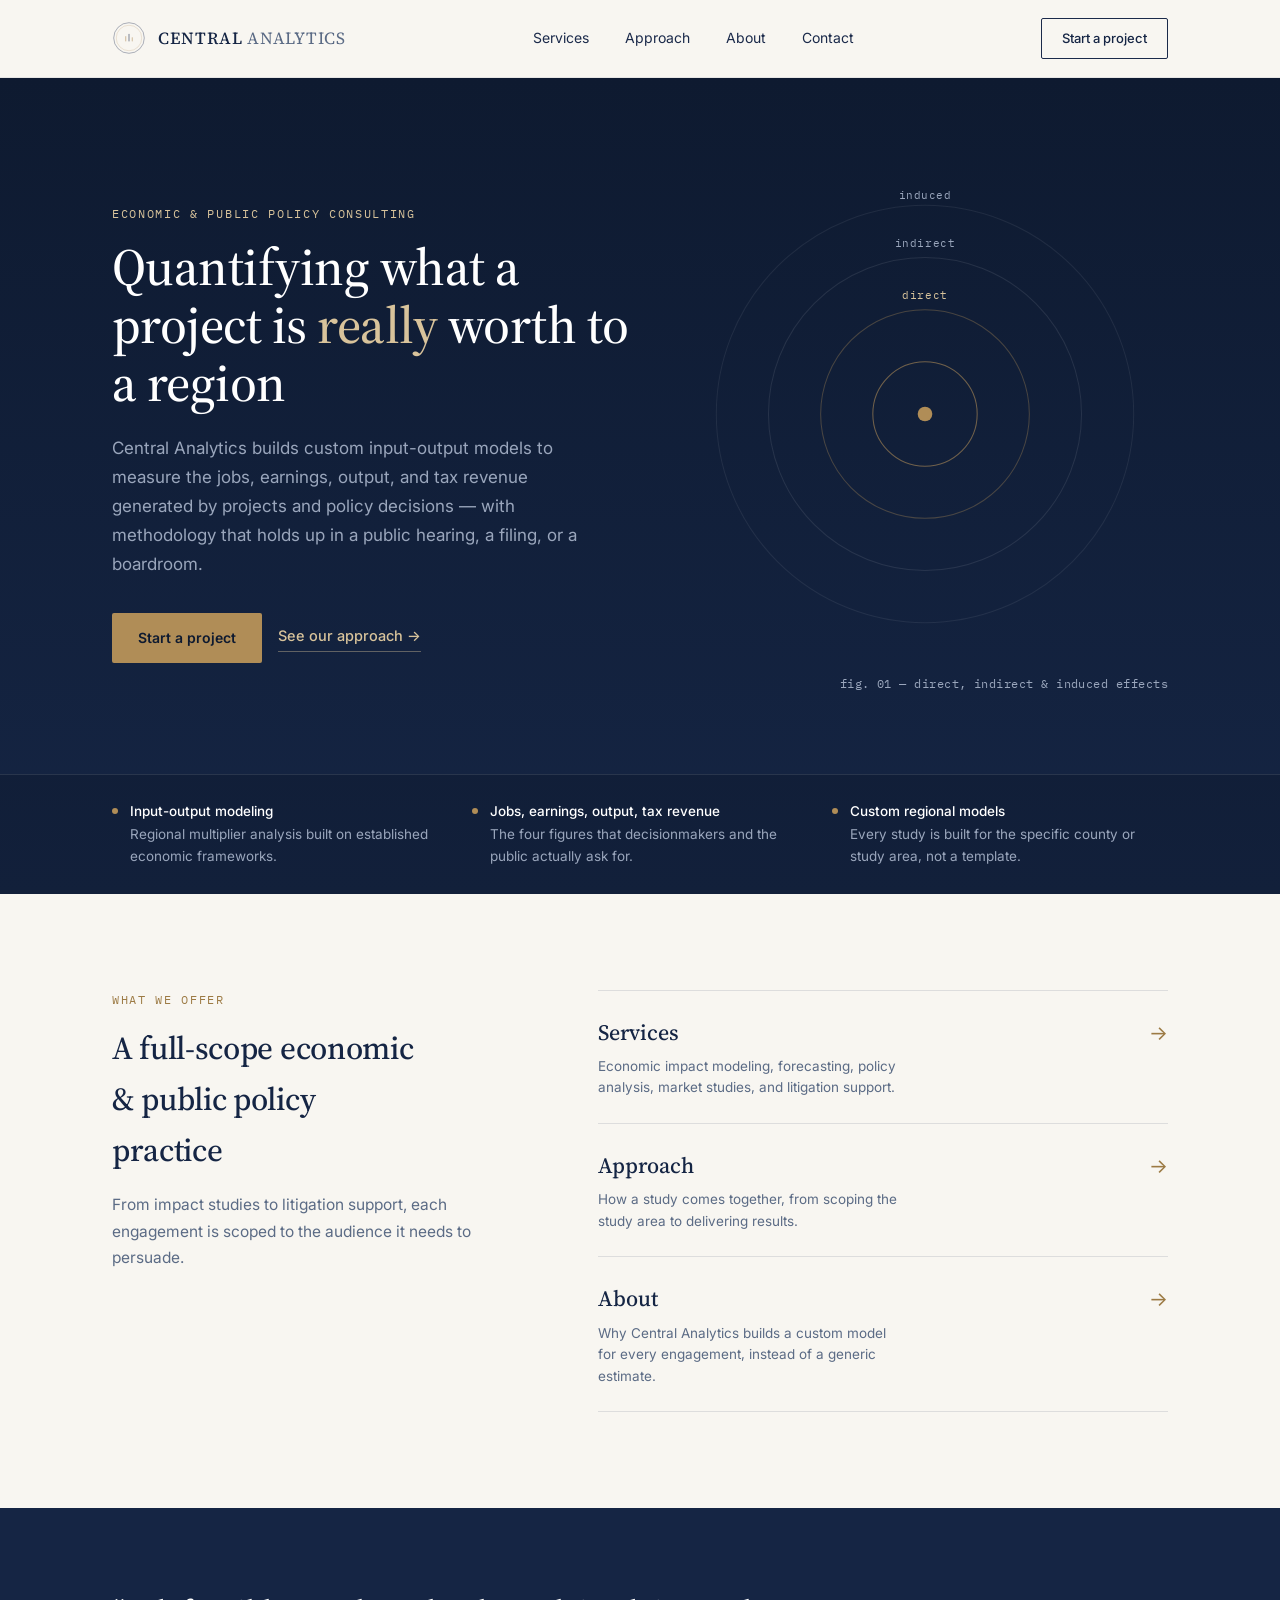
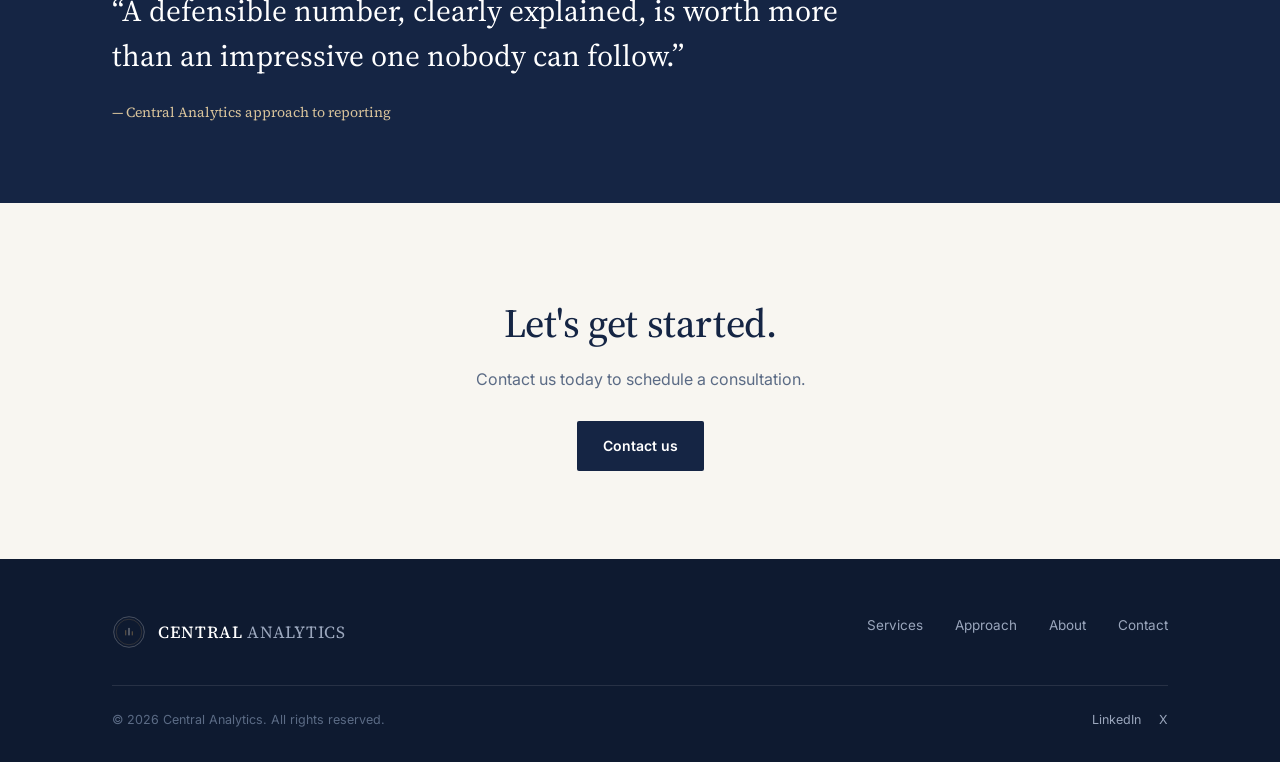
==== index.html @ a12ab5b9 "Add files via upload" ====
<!DOCTYPE html>
<html lang="en">
<head>
<meta charset="UTF-8">
<meta name="viewport" content="width=device-width, initial-scale=1.0">
<title>Central Analytics — Economic & Public Policy Consulting</title>
<meta name="description" content="Central Analytics provides economic impact studies, forecasting, and public policy consulting for developers, municipalities, and public agencies.">
<link rel="preconnect" href="https://fonts.googleapis.com">
<link rel="preconnect" href="https://fonts.gstatic.com" crossorigin>
<link href="https://fonts.googleapis.com/css2?family=Source+Serif+4:opsz,wght@8..60,400;8..60,500;8..60,600&family=Inter:wght@400;500;600&family=IBM+Plex+Mono:wght@400;500&display=swap" rel="stylesheet">
<link rel="stylesheet" href="styles.css">
</head>
<body>
<header>
  <nav>
    <a href="index.html" class="brand">
      <svg class="brand-mark" viewBox="0 0 240 240" xmlns="http://www.w3.org/2000/svg">
        <circle cx="120" cy="120" r="108" fill="none" stroke="#1B2A4A" stroke-width="2.5"/>
        <circle cx="120" cy="120" r="90" fill="none" stroke="#B08D57" stroke-width="1.5"/>
        <line x1="97" y1="141" x2="97" y2="110" stroke="#B08D57" stroke-width="4" stroke-linecap="round"/>
        <line x1="120" y1="141" x2="120" y2="94" stroke="#1B2A4A" stroke-width="4" stroke-linecap="round"/>
        <line x1="143" y1="141" x2="143" y2="118" stroke="#B08D57" stroke-width="4" stroke-linecap="round"/>
      </svg>
      <span class="brand-word">CENTRAL <span class="thin">ANALYTICS</span></span>
    </a>
    <div class="navlinks">
      <a href="services.html">Services</a>
      <a href="approach.html">Approach</a>
      <a href="about.html">About</a>
      <a href="contact.html">Contact</a>
    </div>
    <a href="contact.html" class="nav-cta">Start a project</a>
  </nav>
</header>
<main>

  <section class="hero" style="padding-top:96px;">
    <div class="hero-grid">
      <div>
        <span class="eyebrow on-dark">Economic &amp; public policy consulting</span>
        <h1>Quantifying what a project is <em>really</em> worth to a region</h1>
        <p class="lede">Central Analytics builds custom input-output models to measure the jobs, earnings, output, and tax revenue generated by projects and policy decisions &mdash; with methodology that holds up in a public hearing, a filing, or a boardroom.</p>
        <div class="hero-actions">
          <a href="contact.html" class="btn-primary">Start a project</a>
          <a href="approach.html" class="link-arrow-lg" style="align-self:center;">See our approach &rarr;</a>
        </div>
      </div>
      <div>
        <div class="hero-visual">
          <svg viewBox="0 0 460 460" width="100%" role="img" aria-label="Diagram of direct, indirect, and induced economic effects rippling outward from a project">
            <circle cx="230" cy="230" r="200" fill="none" stroke="rgba(255,255,255,0.07)" stroke-width="1"/>
            <circle cx="230" cy="230" r="150" fill="none" stroke="rgba(255,255,255,0.09)" stroke-width="1"/>
            <circle cx="230" cy="230" r="100" fill="none" stroke="rgba(176,141,87,0.35)" stroke-width="1"/>
            <circle cx="230" cy="230" r="50" fill="none" stroke="rgba(176,141,87,0.6)" stroke-width="1"/>
            <circle cx="230" cy="230" r="7" fill="#B08D57"/>
            <g font-family="IBM Plex Mono, monospace" font-size="11" fill="#9AA6BC" letter-spacing="0.5">
              <text x="230" y="120" text-anchor="middle" fill="#D8C39B">direct</text>
              <text x="230" y="70" text-anchor="middle">indirect</text>
              <text x="230" y="24" text-anchor="middle">induced</text>
            </g>
          </svg>
        </div>
        <p class="fig-caption">fig. 01 &mdash; direct, indirect &amp; induced effects</p>
      </div>
    </div>

    <div class="capstrip">
      <div class="capstrip-inner">
        <div class="cap-item"><span class="dot"></span><div><strong>Input-output modeling</strong>Regional multiplier analysis built on established economic frameworks.</div></div>
        <div class="cap-item"><span class="dot"></span><div><strong>Jobs, earnings, output, tax revenue</strong>The four figures that decisionmakers and the public actually ask for.</div></div>
        <div class="cap-item"><span class="dot"></span><div><strong>Custom regional models</strong>Every study is built for the specific county or study area, not a template.</div></div>
      </div>
    </div>
  </section>

  <section>
    <div class="wrap">
      <div class="start-block">
        <div class="reveal">
          <span class="eyebrow">What we offer</span>
          <h2>A full-scope economic &amp; public policy practice</h2>
          <p style="color:var(--slate-500); margin-top:16px; font-size:15.5px; line-height:1.7;">From impact studies to litigation support, each engagement is scoped to the audience it needs to persuade.</p>
        </div>
        <div class="start-list reveal">
          <a class="start-link" href="services.html">
            <div>
              <div class="sl-title">Services</div>
              <div class="sl-desc">Economic impact modeling, forecasting, policy analysis, market studies, and litigation support.</div>
            </div>
            <span class="sl-arrow">&rarr;</span>
          </a>
          <a class="start-link" href="approach.html">
            <div>
              <div class="sl-title">Approach</div>
              <div class="sl-desc">How a study comes together, from scoping the study area to delivering results.</div>
            </div>
            <span class="sl-arrow">&rarr;</span>
          </a>
          <a class="start-link" href="about.html">
            <div>
              <div class="sl-title">About</div>
              <div class="sl-desc">Why Central Analytics builds a custom model for every engagement, instead of a generic estimate.</div>
            </div>
            <span class="sl-arrow">&rarr;</span>
          </a>
        </div>
      </div>
    </div>
  </section>

  <section class="quote-strip" style="padding:80px 0;">
    <div class="wrap">
      <blockquote class="reveal">
        &ldquo;A defensible number, clearly explained, is worth more than an impressive one nobody can follow.&rdquo;
        <cite>&mdash; Central Analytics approach to reporting</cite>
      </blockquote>
    </div>
  </section>

  <section class="closing-cta">
    <div class="wrap" style="text-align:center;">
      <h2 class="reveal" style="font-size:clamp(28px,4vw,40px);">Let's get started.</h2>
      <p class="reveal" style="color:var(--slate-500); margin-top:12px; font-size:16px;">Contact us today to schedule a consultation.</p>
      <a href="contact.html" class="btn-primary reveal" style="margin-top:28px; display:inline-block; background:var(--navy-900); color:var(--white);">Contact us</a>
    </div>
  </section>

</main>
<footer>
  <div class="wrap">
    <div class="footer-top">
      <div class="footer-brand">
        <svg class="brand-mark" width="30" height="30" viewBox="0 0 240 240" xmlns="http://www.w3.org/2000/svg">
          <circle cx="120" cy="120" r="108" fill="none" stroke="#F8F6F1" stroke-width="2.5" opacity="0.7"/>
          <circle cx="120" cy="120" r="90" fill="none" stroke="#B08D57" stroke-width="1.5"/>
          <line x1="97" y1="141" x2="97" y2="110" stroke="#B08D57" stroke-width="4" stroke-linecap="round"/>
          <line x1="120" y1="141" x2="120" y2="94" stroke="#F8F6F1" stroke-width="4" stroke-linecap="round"/>
          <line x1="143" y1="141" x2="143" y2="118" stroke="#B08D57" stroke-width="4" stroke-linecap="round"/>
        </svg>
        <span class="brand-word">CENTRAL <span class="thin">ANALYTICS</span></span>
      </div>
      <div class="footer-links">
        <a href="services.html">Services</a>
        <a href="approach.html">Approach</a>
        <a href="about.html">About</a>
        <a href="contact.html">Contact</a>
      </div>
    </div>
    <div class="footer-bottom">
      <span>&copy; <span id="year"></span> Central Analytics. All rights reserved.</span>
      <div class="footer-social">
        <a href="#" aria-label="LinkedIn">LinkedIn</a>
        <a href="#" aria-label="X">X</a>
      </div>
    </div>
  </div>
</footer>
<script src="main.js"></script>
</body>
</html>
---- styles.css ----
:root{
  --navy-950:#0E1A30;
  --navy-900:#152544;
  --navy-800:#1B2A4A;
  --navy-600:#2E4269;
  --slate-500:#5B6B85;
  --slate-300:#9AA6BC;
  --gold-600:#9C7A44;
  --gold-500:#B08D57;
  --gold-300:#D8C39B;
  --cream-50:#F8F6F1;
  --cream-100:#F1EDE3;
  --white:#FFFFFF;
  --ink:#1C2333;
}
*{box-sizing:border-box; margin:0; padding:0;}
html{scroll-behavior:smooth;}
body{
  font-family:'Inter', -apple-system, sans-serif;
  color:var(--ink);
  background:var(--cream-50);
  line-height:1.6;
  -webkit-font-smoothing:antialiased;
}
h1,h2,h3{
  font-family:'Source Serif 4', Georgia, serif;
  font-weight:500;
  color:var(--navy-900);
  letter-spacing:-0.01em;
}
.mono{font-family:'IBM Plex Mono', monospace;}
a{color:inherit; text-decoration:none;}
img{max-width:100%; display:block;}
.wrap{max-width:1120px; margin:0 auto; padding:0 32px;}
.eyebrow{
  font-family:'IBM Plex Mono', monospace;
  font-size:12px;
  letter-spacing:0.14em;
  text-transform:uppercase;
  color:var(--gold-600);
  margin-bottom:14px;
  display:block;
}
.eyebrow.on-dark{color:var(--gold-300);}

/* ---------- Nav ---------- */
header{
  position:sticky; top:0; z-index:50;
  background:rgba(248,246,241,0.92);
  backdrop-filter:blur(8px);
  border-bottom:1px solid rgba(27,42,74,0.08);
}
nav{
  display:flex; align-items:center; justify-content:space-between;
  padding:18px 32px; max-width:1120px; margin:0 auto;
}
.brand{display:flex; align-items:center; gap:12px;}
.brand-mark{width:34px; height:34px; flex-shrink:0;}
.brand-word{
  font-family:'Source Serif 4', serif; font-size:17px; font-weight:500;
  letter-spacing:0.04em; color:var(--navy-900);
}
.brand-word .thin{color:var(--slate-500); font-weight:400;}
.navlinks{display:flex; gap:36px; font-size:14px; color:var(--navy-800);}
.navlinks a{position:relative; padding:4px 0;}
.navlinks a:hover{color:var(--gold-600);}
.navlinks a.active{color:var(--gold-600);}
.navlinks a.active::after{
  content:''; position:absolute; left:0; right:0; bottom:-6px; height:2px; background:var(--gold-500);
}
.nav-cta{
  display:inline-block; font-size:13px; font-weight:500;
  border:1px solid var(--navy-800); color:var(--navy-900);
  padding:9px 20px; border-radius:2px; transition:all .2s ease;
}
.nav-cta:hover{background:var(--navy-900); color:var(--white);}

/* ---------- Hero (home) ---------- */
.hero{
  background:linear-gradient(180deg, var(--navy-950) 0%, var(--navy-900) 100%);
  color:var(--white);
  position:relative;
  overflow:hidden;
  padding:96px 0 0;
}
.hero-grid{
  display:grid; grid-template-columns:1.05fr 0.95fr; gap:40px; align-items:center;
  max-width:1120px; margin:0 auto; padding:0 32px 80px;
}
.hero h1{
  font-size:clamp(34px, 4.6vw, 52px);
  line-height:1.12;
  color:var(--white);
  max-width:620px;
}
.hero h1 em{font-style:normal; color:var(--gold-300);}
.hero p.lede{
  margin-top:22px; font-size:17px; color:var(--slate-300);
  max-width:480px; line-height:1.7;
}
.hero-actions{display:flex; gap:16px; margin-top:34px; flex-wrap:wrap;}
.btn-primary{
  background:var(--gold-500); color:var(--navy-950); font-weight:600;
  font-size:14px; padding:14px 26px; border-radius:2px;
  display:inline-block; transition:transform .15s ease, background .2s ease;
}
.btn-primary:hover{background:var(--gold-300); transform:translateY(-1px);}
.btn-ghost{
  border:1px solid rgba(255,255,255,0.28); color:var(--white);
  font-size:14px; padding:14px 26px; border-radius:2px; display:inline-block;
  transition:border-color .2s ease;
}
.btn-ghost:hover{border-color:var(--gold-300); color:var(--gold-300);}

.hero-visual{position:relative; width:100%; aspect-ratio:1/1; max-width:480px; justify-self:end; margin-right:-28px;}
@media (max-width:1120px){.hero-visual{margin-right:0;}}

/* ---------- Ambient watermark ring (echoes the mark, used sparingly) ---------- */
.watermark-ring{
  position:absolute; border-radius:50%; border:1px solid rgba(27,42,74,0.06);
  pointer-events:none; z-index:0;
}

.capstrip{
  border-top:1px solid rgba(255,255,255,0.1);
  background:rgba(0,0,0,0.14);
}
.capstrip-inner{
  max-width:1120px; margin:0 auto; padding:26px 32px;
  display:grid; grid-template-columns:repeat(3,1fr); gap:24px;
}
.cap-item{color:var(--slate-300); font-size:13.5px; display:flex; gap:12px; align-items:flex-start;}
.cap-item .dot{width:6px; height:6px; border-radius:50%; background:var(--gold-500); margin-top:7px; flex-shrink:0;}
.cap-item strong{color:var(--white); font-weight:500; display:block; margin-bottom:2px;}

/* ---------- Inner page hero (non-home pages) ---------- */
.page-hero{
  background:linear-gradient(180deg, var(--navy-950) 0%, var(--navy-900) 100%);
  color:var(--white);
  padding:72px 0 56px;
}
.page-hero h1{
  font-size:clamp(30px,4vw,44px); color:var(--white); max-width:640px;
}
.page-hero p.lede{margin-top:16px; color:var(--slate-300); font-size:16px; max-width:560px; line-height:1.7;}

/* ---------- Section shells ---------- */
section{padding:96px 0; scroll-margin-top:84px;}
.section-head{max-width:640px; margin-bottom:56px;}
.section-head h2{font-size:clamp(26px,3vw,34px); line-height:1.2;}
.section-head p{color:var(--slate-500); margin-top:16px; font-size:16px; max-width:560px;}
.rule{width:56px; height:1px; background:var(--gold-500); margin:18px 0;}

/* ---------- Services (editorial list, not cards) ---------- */
.services-columns{display:grid; grid-template-columns:1fr 1fr; gap:0 72px;}
.service-group + .service-group{margin-top:0;}
.service-group-label{
  font-family:'IBM Plex Mono',monospace; font-size:12px; letter-spacing:0.1em; text-transform:uppercase;
  color:var(--gold-600); padding-bottom:16px; border-bottom:1px solid rgba(27,42,74,0.14); margin-bottom:4px;
}
.service-row{
  padding:26px 0; border-bottom:1px solid rgba(27,42,74,0.1);
  display:flex; flex-direction:column; gap:8px;
}
.service-row h3{font-size:18px; font-weight:500; color:var(--navy-900);}
.service-row p{font-size:14.5px; color:var(--slate-500); line-height:1.6; max-width:34ch;}
@media (max-width:860px){.services-columns{grid-template-columns:1fr; gap:0;} .service-group{margin-bottom:8px;}}

/* ---------- Home: "where to start" editorial list ---------- */
.start-block{display:grid; grid-template-columns:0.85fr 1.15fr; gap:64px; align-items:start;}
.start-block h2{font-size:clamp(24px,3vw,32px); max-width:20ch;}
.start-list{display:flex; flex-direction:column;}
.start-link{
  display:flex; align-items:baseline; justify-content:space-between; gap:24px;
  padding:24px 0; border-bottom:1px solid rgba(27,42,74,0.12); transition:padding-left .2s ease;
}
.start-link:first-child{border-top:1px solid rgba(27,42,74,0.12);}
.start-link:hover{padding-left:10px;}
.start-link .sl-title{font-family:'Source Serif 4',serif; font-size:22px; font-weight:500; color:var(--navy-900);}
.start-link .sl-desc{font-size:13.5px; color:var(--slate-500); max-width:34ch; margin-top:6px;}
.start-link .sl-arrow{font-size:20px; color:var(--gold-600); flex-shrink:0; transition:transform .2s ease;}
.start-link:hover .sl-arrow{transform:translateX(4px);}
@media (max-width:860px){.start-block{grid-template-columns:1fr; gap:28px;}}

/* ---------- Text link (used instead of ghost button in places) ---------- */
.link-arrow-lg{
  font-size:14.5px; font-weight:500; color:var(--gold-300); border-bottom:1px solid rgba(216,195,155,0.4);
  padding-bottom:3px; display:inline-block; transition:border-color .2s ease, color .2s ease;
}
.link-arrow-lg:hover{border-color:var(--gold-300);}
.link-arrow-lg.on-light{color:var(--navy-900); border-bottom-color:rgba(27,42,74,0.3);}

/* ---------- Figure caption (editorial annotation) ---------- */
.fig-caption{
  font-family:'IBM Plex Mono',monospace; font-size:11.5px; color:var(--slate-300); letter-spacing:0.04em;
  margin-top:14px; text-align:right;
}
.fig-caption.on-light{color:var(--slate-500);}

/* ---------- Approach: connected timeline ---------- */
.approach{background:var(--navy-950); color:var(--white);}
.approach .section-head h2{color:var(--white);}
.approach .section-head p{color:var(--slate-300);}
.timeline{position:relative; display:grid; grid-template-columns:repeat(4,1fr); gap:32px; padding-top:8px;}
.timeline::before{
  content:''; position:absolute; top:6px; left:0; right:0; height:1px; background:rgba(255,255,255,0.16);
}
.tl-step{position:relative; padding-top:34px;}
.tl-dot{
  position:absolute; top:0; left:0; width:11px; height:11px; border-radius:50%;
  background:var(--navy-950); border:1.5px solid var(--gold-400,var(--gold-300)); transform:translateY(0.5px);
}
.tl-step:nth-child(odd) .tl-dot{border-color:var(--gold-300);}
.tl-step:nth-child(even) .tl-dot{border-color:rgba(255,255,255,0.5);}
.tl-label{
  font-family:'IBM Plex Mono',monospace; font-size:11px; color:var(--gold-300); letter-spacing:0.08em;
  text-transform:uppercase; display:block; margin-bottom:10px;
}
.tl-step h3{color:var(--white); font-size:17px; margin-bottom:10px; font-weight:500;}
.tl-step p{color:var(--slate-300); font-size:14px; line-height:1.65; max-width:30ch;}
@media (max-width:860px){
  .timeline{grid-template-columns:1fr 1fr; row-gap:40px;}
  .timeline::before{display:none;}
  .tl-step{padding-top:0;}
  .tl-dot{position:static; margin-bottom:14px;}
}
@media (max-width:520px){.timeline{grid-template-columns:1fr;}}

/* ---------- Diagram section ---------- */
.diagram-section{background:var(--cream-100);}
.diagram-wrap{
  display:grid; grid-template-columns:0.9fr 1.1fr; gap:56px; align-items:center;
}
.diagram-copy p{color:var(--slate-500); font-size:15.5px; line-height:1.75; margin-bottom:16px;}
.diagram-copy .rule{margin-bottom:24px;}

/* ---------- Sectors / Industries ---------- */
.industries{display:flex; flex-wrap:wrap; gap:12px;}
.industry-tag{
  border:1px solid rgba(27,42,74,0.18); color:var(--navy-800);
  font-size:13.5px; padding:11px 20px; border-radius:2px; background:var(--white);
}
.industry-tag.filled{background:var(--navy-900); color:var(--white); border-color:var(--navy-900);}
.sector-split{display:grid; grid-template-columns:1fr 1fr; gap:0; position:relative;}
.sector-split::before{content:''; position:absolute; top:4px; bottom:4px; left:50%; width:1px; background:rgba(27,42,74,0.14);}
.sector-split > div:first-child{padding-right:44px;}
.sector-split > div:last-child{padding-left:44px;}
@media (max-width:860px){
  .sector-split{grid-template-columns:1fr; gap:40px;}
  .sector-split::before{display:none;}
  .sector-split > div:first-child, .sector-split > div:last-child{padding:0;}
}

/* ---------- About ---------- */
.about{
  display:grid; grid-template-columns:0.8fr 1.2fr; gap:64px; align-items:start;
}
.about-portrait{
  aspect-ratio:4/5; background:var(--navy-800); border-radius:2px;
  display:flex; align-items:center; justify-content:center; color:var(--slate-300);
  font-family:'IBM Plex Mono',monospace; font-size:12px; text-align:center; padding:24px;
}
.about-copy p{color:var(--slate-500); font-size:16px; line-height:1.8; margin-bottom:18px;}
.about-copy strong{color:var(--navy-900); font-weight:500;}
.about-copy p.lead-para::first-letter{
  font-family:'Source Serif 4',serif; font-size:52px; font-weight:500; color:var(--gold-600);
  float:left; line-height:0.85; margin:6px 8px 0 0;
}

/* ---------- Testimonial / quote strip ---------- */
.quote-strip{background:var(--navy-900); color:var(--white); padding:80px 0;}
.quote-strip blockquote{
  font-family:'Source Serif 4', serif; font-size:clamp(22px,3vw,30px);
  line-height:1.5; max-width:760px; color:var(--white); font-weight:400;
}
.quote-strip cite{
  display:block; margin-top:24px; font-style:normal; font-size:14px; color:var(--gold-300);
}

/* ---------- Closing CTA ---------- */
.closing-cta{padding:88px 0; background:var(--cream-50);}

/* ---------- Contact ---------- */
.contact-wrap{
  display:grid; grid-template-columns:0.85fr 1.15fr; gap:64px;
}
.contact-info h2{font-size:clamp(26px,3vw,34px);}
.contact-info p{color:var(--slate-500); margin-top:16px; font-size:16px; line-height:1.7;}
.contact-detail{margin-top:32px; font-size:14.5px;}
.contact-detail div{margin-bottom:14px; color:var(--navy-800);}
.contact-detail span{color:var(--slate-500); display:block; font-size:12px; text-transform:uppercase; letter-spacing:0.08em; margin-bottom:3px; font-family:'IBM Plex Mono',monospace;}

form{display:flex; flex-direction:column; gap:18px;}
.form-row{display:grid; grid-template-columns:1fr 1fr; gap:18px;}
label{font-size:12.5px; text-transform:uppercase; letter-spacing:0.07em; color:var(--slate-500); font-family:'IBM Plex Mono',monospace; margin-bottom:8px; display:block;}
input, textarea{
  width:100%; border:1px solid rgba(27,42,74,0.2); background:var(--white);
  padding:13px 14px; font-family:'Inter',sans-serif; font-size:14.5px; border-radius:2px;
  color:var(--ink); transition:border-color .15s ease;
}
input:focus, textarea:focus{outline:none; border-color:var(--gold-500);}
textarea{resize:vertical; min-height:110px;}
.submit-btn{
  background:var(--navy-900); color:var(--white); font-weight:500; font-size:14px;
  padding:15px 28px; border:none; border-radius:2px; cursor:pointer; width:fit-content;
  transition:background .2s ease;
}
.submit-btn:hover{background:var(--gold-600);}

/* ---------- Footer ---------- */
footer{background:var(--navy-950); color:var(--slate-300); padding:56px 0 32px;}
.footer-top{
  display:flex; justify-content:space-between; align-items:flex-start; flex-wrap:wrap; gap:32px;
  padding-bottom:36px; border-bottom:1px solid rgba(255,255,255,0.1);
}
.footer-brand{display:flex; align-items:center; gap:12px;}
.footer-brand .brand-word{color:var(--white);}
.footer-brand .brand-word .thin{color:var(--slate-300);}
.footer-links{display:flex; gap:32px; font-size:13.5px;}
.footer-links a:hover{color:var(--gold-300);}
.footer-bottom{
  display:flex; justify-content:space-between; align-items:center; padding-top:24px; font-size:12.5px; color:var(--slate-500);
  flex-wrap:wrap; gap:12px;
}
.footer-social{display:flex; gap:18px;}
.footer-social a{color:var(--slate-300); font-size:12.5px;}
.footer-social a:hover{color:var(--gold-300);}

/* ---------- Motion ---------- */
.reveal{opacity:0; transform:translateY(16px); transition:opacity .7s ease, transform .7s ease;}
.reveal.in{opacity:1; transform:translateY(0);}
@media (prefers-reduced-motion: reduce){
  .reveal{opacity:1; transform:none; transition:none;}
  html{scroll-behavior:auto;}
}

/* ---------- Responsive ---------- */
@media (max-width:860px){
  .navlinks, .nav-cta{display:none;}
  .hero-grid{grid-template-columns:1fr; padding-bottom:56px;}
  .hero-visual{justify-self:center; margin-top:24px;}
  .capstrip-inner{grid-template-columns:1fr; gap:16px;}
  .services-grid{grid-template-columns:1fr 1fr;}
  .explore-grid{grid-template-columns:1fr;}
  .steps{grid-template-columns:1fr 1fr;}
  .step{border-bottom:1px solid rgba(255,255,255,0.12); padding-bottom:8px;}
  .diagram-wrap, .about, .contact-wrap{grid-template-columns:1fr;}
  .about-portrait{max-width:260px;}
  .form-row{grid-template-columns:1fr;}
  section{padding:64px 0;}
}
@media (max-width:520px){
  .services-grid{grid-template-columns:1fr;}
  .steps{grid-template-columns:1fr;}
  .step{border-right:none;}
}
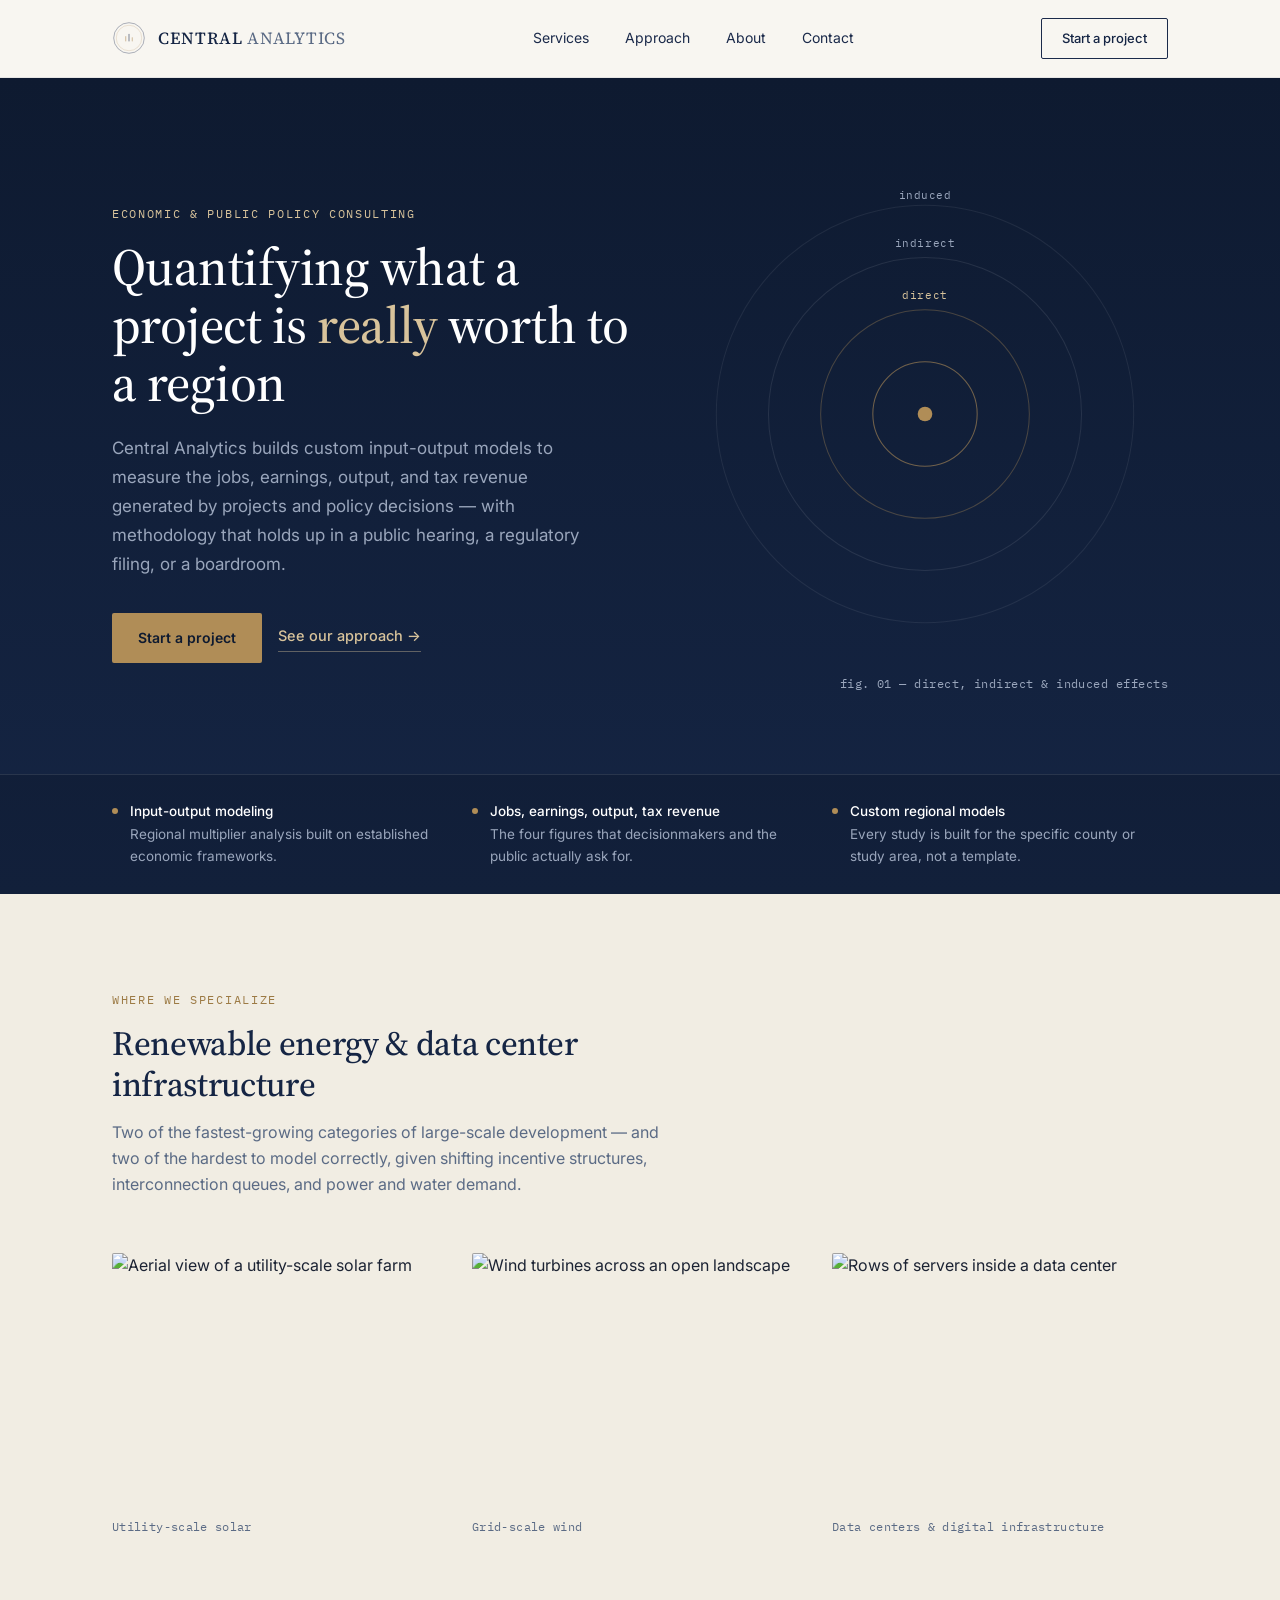
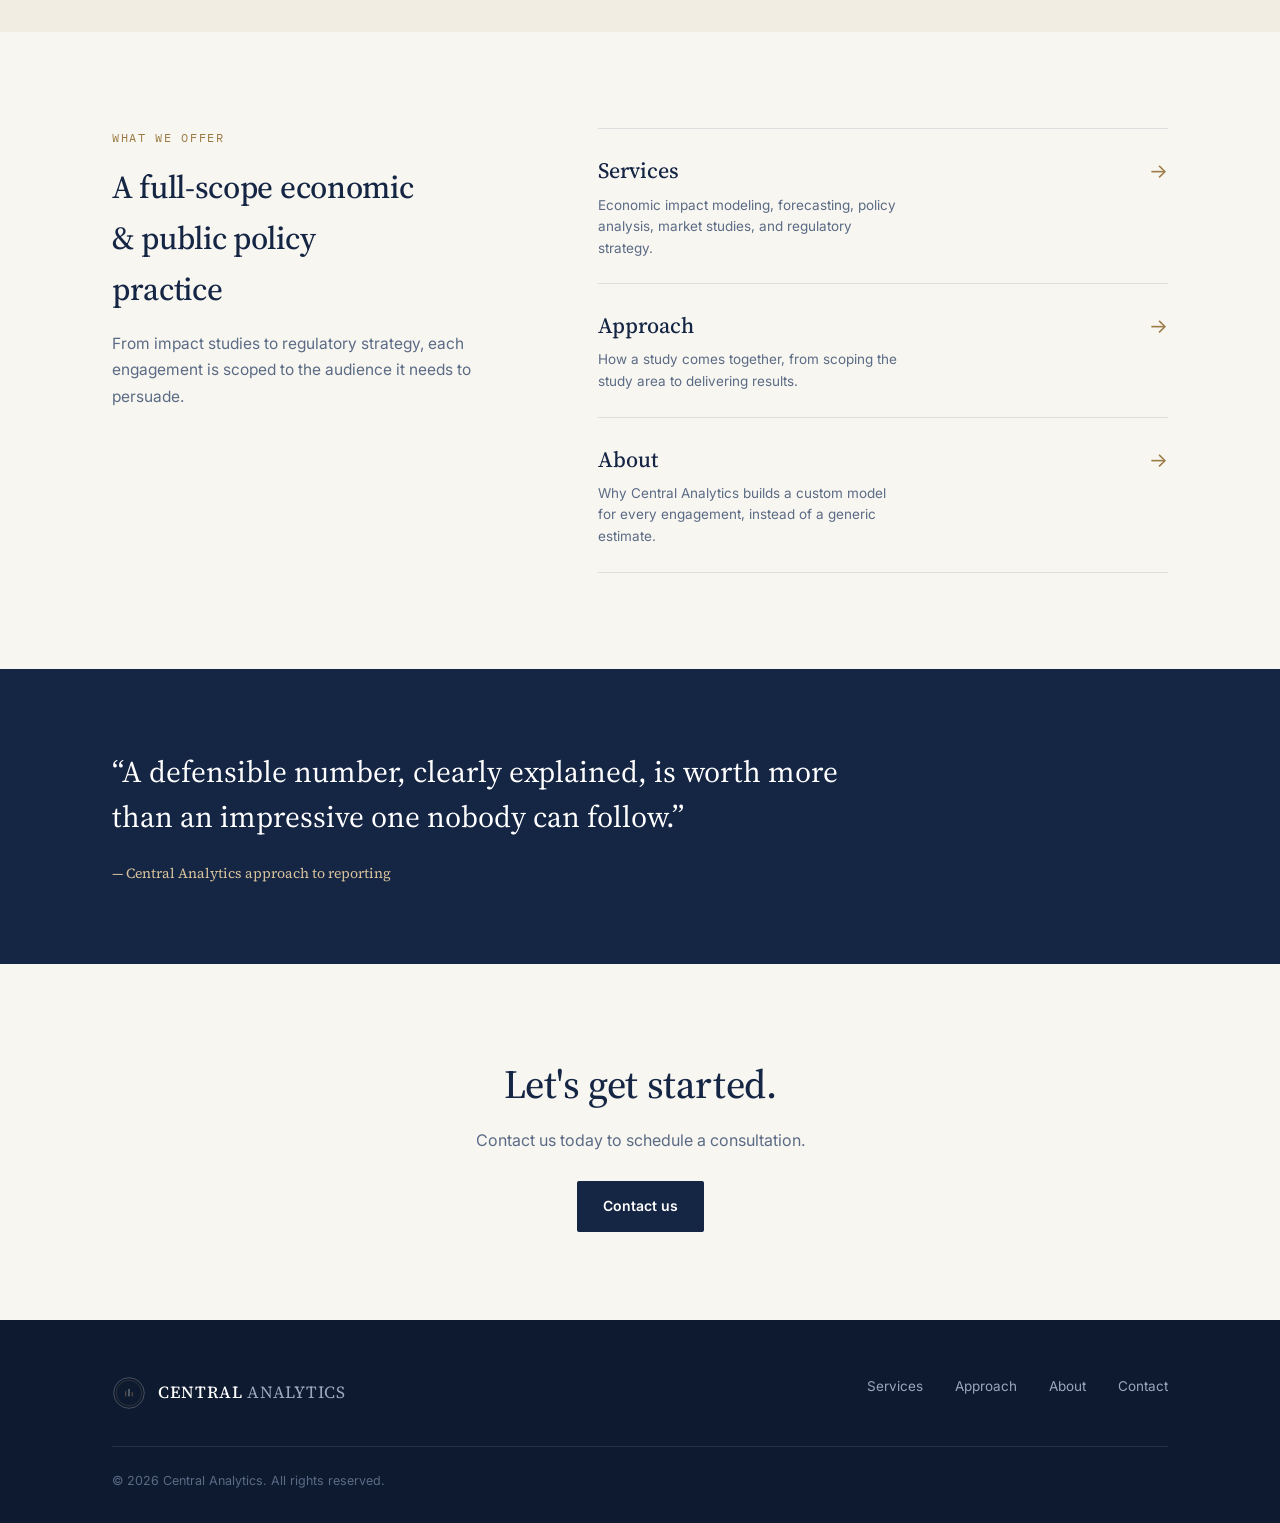
==== commit 2b7d2fe0: "Add files via upload" ====
--- a/index.html
+++ b/index.html
@@ -39,7 +39,7 @@
       <div>
         <span class="eyebrow on-dark">Economic &amp; public policy consulting</span>
         <h1>Quantifying what a project is <em>really</em> worth to a region</h1>
-        <p class="lede">Central Analytics builds custom input-output models to measure the jobs, earnings, output, and tax revenue generated by projects and policy decisions &mdash; with methodology that holds up in a public hearing, a filing, or a boardroom.</p>
+        <p class="lede">Central Analytics builds custom input-output models to measure the jobs, earnings, output, and tax revenue generated by projects and policy decisions &mdash; with methodology that holds up in a public hearing, a regulatory filing, or a boardroom.</p>
         <div class="hero-actions">
           <a href="contact.html" class="btn-primary">Start a project</a>
           <a href="approach.html" class="link-arrow-lg" style="align-self:center;">See our approach &rarr;</a>
@@ -73,19 +73,43 @@
     </div>
   </section>
 
+  <section style="background:var(--cream-100);">
+    <div class="wrap">
+      <div class="section-head reveal">
+        <span class="eyebrow">Where we specialize</span>
+        <h2>Renewable energy &amp; data center infrastructure</h2>
+        <p>Two of the fastest-growing categories of large-scale development &mdash; and two of the hardest to model correctly, given shifting incentive structures, interconnection queues, and power and water demand.</p>
+      </div>
+      <div class="focus-grid reveal">
+        <div class="focus-item">
+          <img src="https://images.unsplash.com/photo-1641959166358-6d08825fb88f?fm=jpg&amp;q=70&amp;w=900&amp;auto=format&amp;fit=crop" alt="Aerial view of a utility-scale solar farm" loading="lazy">
+          <p class="focus-caption">Utility-scale solar</p>
+        </div>
+        <div class="focus-item">
+          <img src="https://images.unsplash.com/photo-1713757986266-4da854d35f60?fm=jpg&amp;q=70&amp;w=900&amp;auto=format&amp;fit=crop" alt="Wind turbines across an open landscape" loading="lazy">
+          <p class="focus-caption">Grid-scale wind</p>
+        </div>
+        <div class="focus-item">
+          <img src="https://images.unsplash.com/photo-1695668548342-c0c1ad479aee?fm=jpg&amp;q=70&amp;w=900&amp;auto=format&amp;fit=crop" alt="Rows of servers inside a data center" loading="lazy">
+          <p class="focus-caption">Data centers &amp; digital infrastructure</p>
+        </div>
+      </div>
+    </div>
+  </section>
+
   <section>
     <div class="wrap">
       <div class="start-block">
         <div class="reveal">
           <span class="eyebrow">What we offer</span>
           <h2>A full-scope economic &amp; public policy practice</h2>
-          <p style="color:var(--slate-500); margin-top:16px; font-size:15.5px; line-height:1.7;">From impact studies to litigation support, each engagement is scoped to the audience it needs to persuade.</p>
+          <p style="color:var(--slate-500); margin-top:16px; font-size:15.5px; line-height:1.7;">From impact studies to regulatory strategy, each engagement is scoped to the audience it needs to persuade.</p>
         </div>
         <div class="start-list reveal">
           <a class="start-link" href="services.html">
             <div>
               <div class="sl-title">Services</div>
-              <div class="sl-desc">Economic impact modeling, forecasting, policy analysis, market studies, and litigation support.</div>
+              <div class="sl-desc">Economic impact modeling, forecasting, policy analysis, market studies, and regulatory strategy.</div>
             </div>
             <span class="sl-arrow">&rarr;</span>
           </a>
@@ -148,10 +172,6 @@
     </div>
     <div class="footer-bottom">
       <span>&copy; <span id="year"></span> Central Analytics. All rights reserved.</span>
-      <div class="footer-social">
-        <a href="#" aria-label="LinkedIn">LinkedIn</a>
-        <a href="#" aria-label="X">X</a>
-      </div>
     </div>
   </div>
 </footer>
--- a/styles.css
+++ b/styles.css
@@ -151,6 +151,18 @@
 .section-head p{color:var(--slate-500); margin-top:16px; font-size:16px; max-width:560px;}
 .rule{width:56px; height:1px; background:var(--gold-500); margin:18px 0;}
 
+/* ---------- Focus areas (renewable energy / data center imagery) ---------- */
+.focus-grid{display:grid; grid-template-columns:repeat(3,1fr); gap:24px;}
+.focus-item img{
+  width:100%; aspect-ratio:4/3; object-fit:cover; border-radius:2px; display:block;
+  filter:saturate(1.03);
+}
+.focus-caption{
+  margin-top:12px; font-family:'IBM Plex Mono',monospace; font-size:12px; color:var(--slate-500);
+  letter-spacing:0.03em;
+}
+@media (max-width:860px){.focus-grid{grid-template-columns:1fr; gap:28px;}}
+
 /* ---------- Services (editorial list, not cards) ---------- */
 .services-columns{display:grid; grid-template-columns:1fr 1fr; gap:0 72px;}
 .service-group + .service-group{margin-top:0;}
@@ -322,9 +334,6 @@
   display:flex; justify-content:space-between; align-items:center; padding-top:24px; font-size:12.5px; color:var(--slate-500);
   flex-wrap:wrap; gap:12px;
 }
-.footer-social{display:flex; gap:18px;}
-.footer-social a{color:var(--slate-300); font-size:12.5px;}
-.footer-social a:hover{color:var(--gold-300);}
 
 /* ---------- Motion ---------- */
 .reveal{opacity:0; transform:translateY(16px); transition:opacity .7s ease, transform .7s ease;}
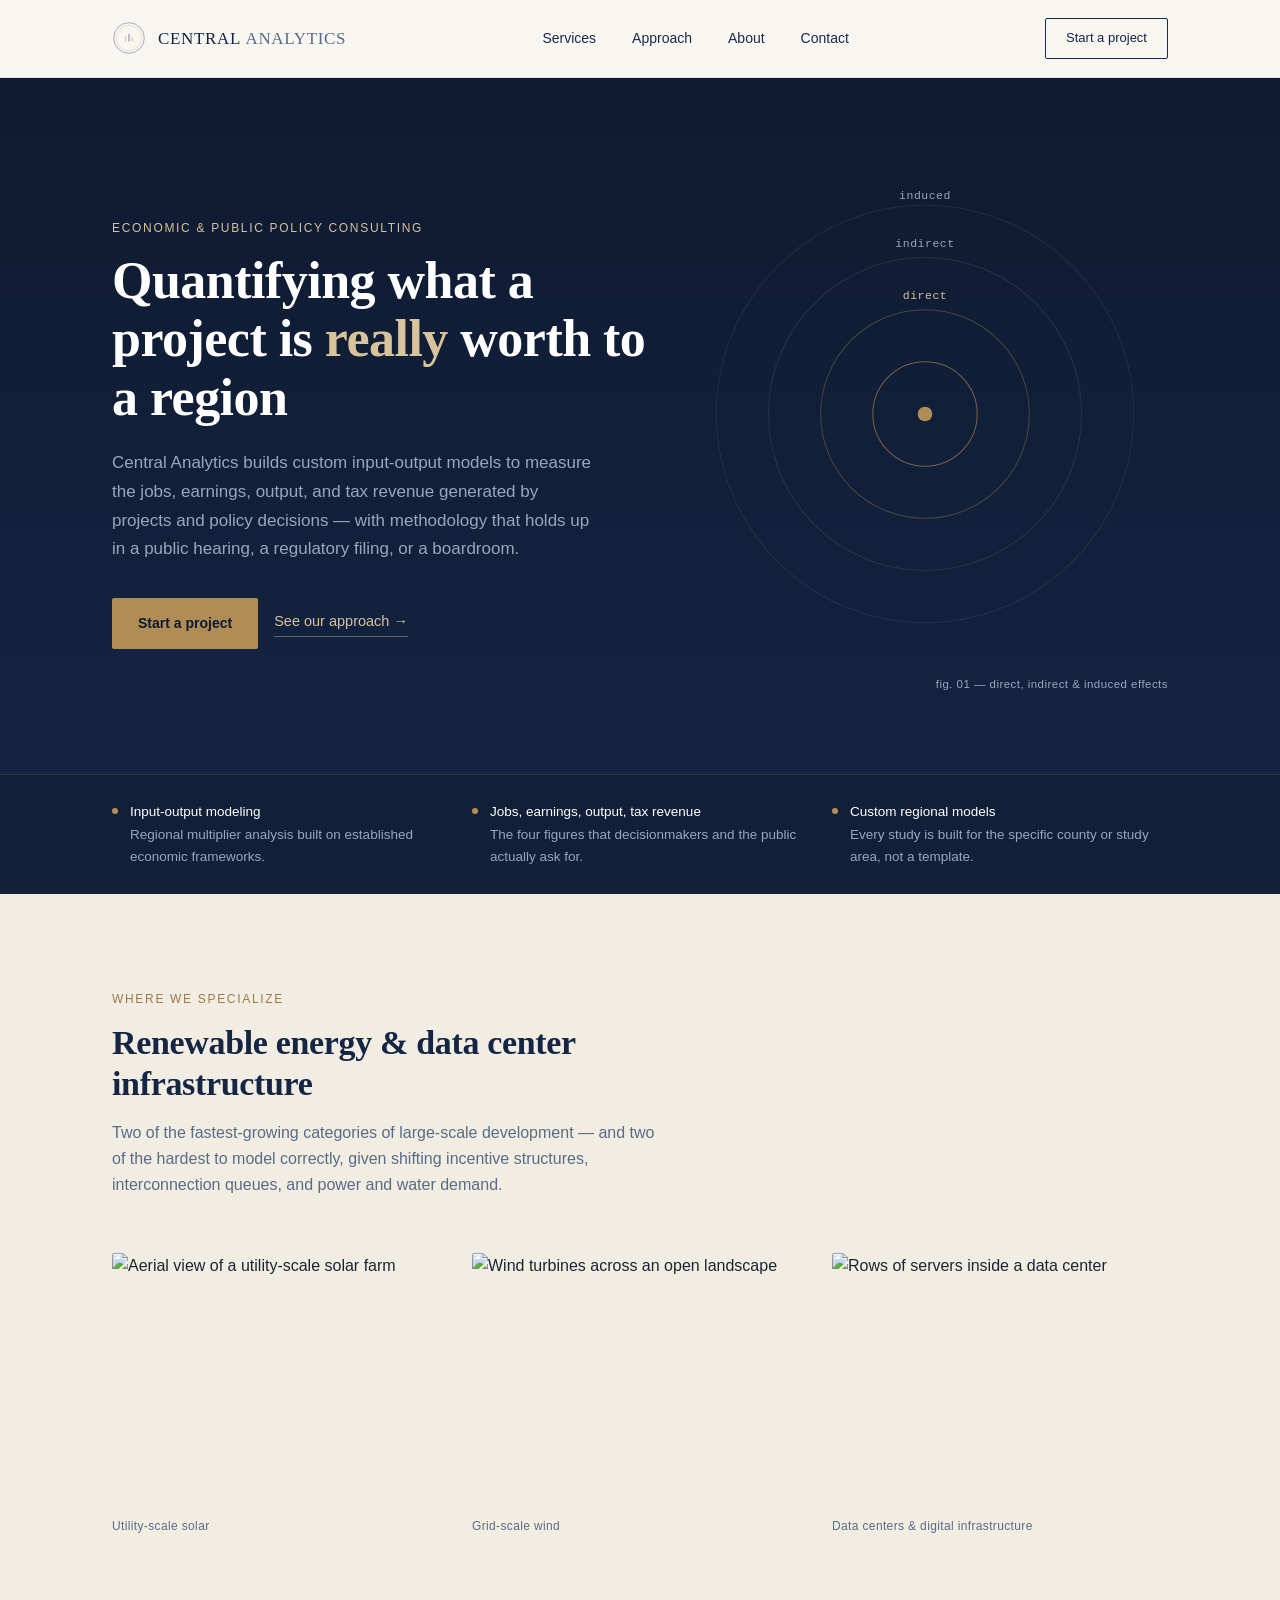
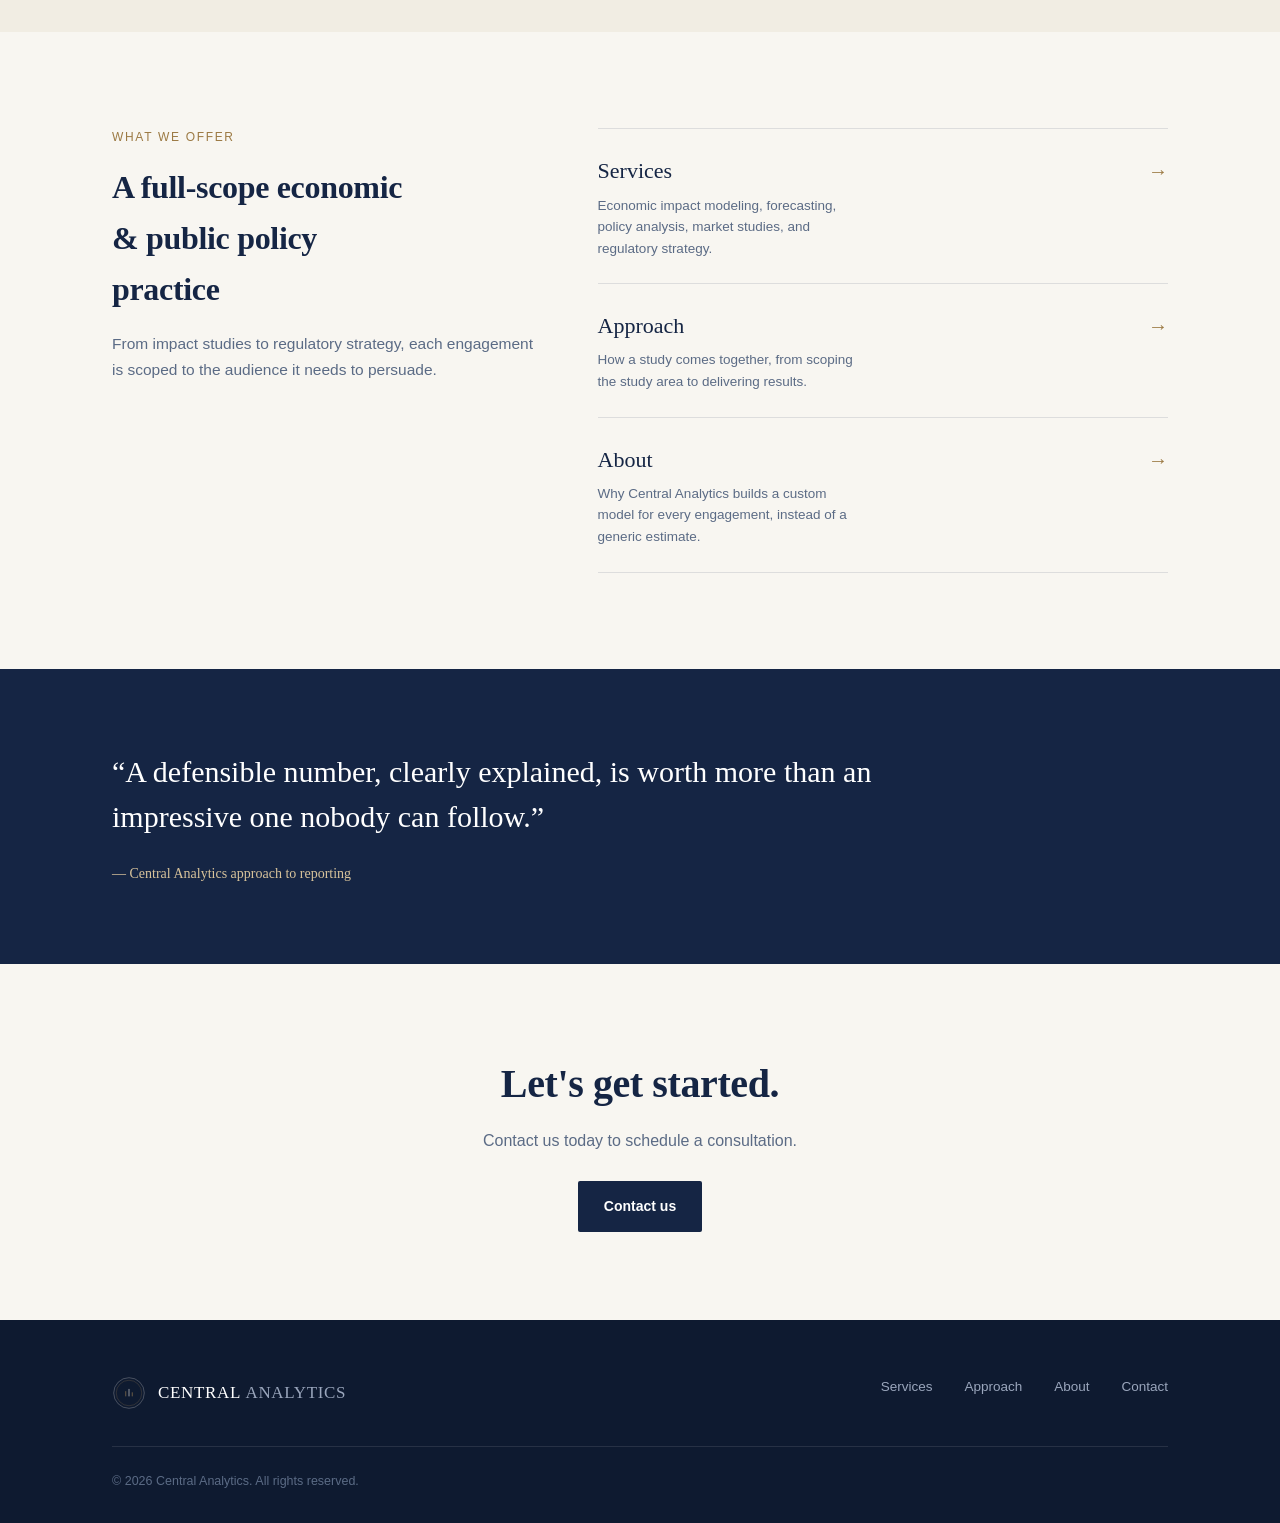
==== commit 899418b6: "Add files via upload" ====
--- a/index.html
+++ b/index.html
@@ -5,9 +5,6 @@
 <meta name="viewport" content="width=device-width, initial-scale=1.0">
 <title>Central Analytics — Economic & Public Policy Consulting</title>
 <meta name="description" content="Central Analytics provides economic impact studies, forecasting, and public policy consulting for developers, municipalities, and public agencies.">
-<link rel="preconnect" href="https://fonts.googleapis.com">
-<link rel="preconnect" href="https://fonts.gstatic.com" crossorigin>
-<link href="https://fonts.googleapis.com/css2?family=Source+Serif+4:opsz,wght@8..60,400;8..60,500;8..60,600&family=Inter:wght@400;500;600&family=IBM+Plex+Mono:wght@400;500&display=swap" rel="stylesheet">
 <link rel="stylesheet" href="styles.css">
 </head>
 <body>
--- a/styles.css
+++ b/styles.css
@@ -16,24 +16,24 @@
 *{box-sizing:border-box; margin:0; padding:0;}
 html{scroll-behavior:smooth;}
 body{
-  font-family:'Inter', -apple-system, sans-serif;
+  font-family:-apple-system, BlinkMacSystemFont, 'Segoe UI', Roboto, Helvetica, Arial, sans-serif;
   color:var(--ink);
   background:var(--cream-50);
   line-height:1.6;
   -webkit-font-smoothing:antialiased;
 }
 h1,h2,h3{
-  font-family:'Source Serif 4', Georgia, serif;
-  font-weight:500;
+  font-family:Georgia, 'Times New Roman', Times, serif;
+  font-weight:700;
   color:var(--navy-900);
   letter-spacing:-0.01em;
 }
-.mono{font-family:'IBM Plex Mono', monospace;}
+.mono{font-family:inherit; letter-spacing:0.06em; text-transform:uppercase;}
 a{color:inherit; text-decoration:none;}
 img{max-width:100%; display:block;}
 .wrap{max-width:1120px; margin:0 auto; padding:0 32px;}
 .eyebrow{
-  font-family:'IBM Plex Mono', monospace;
+  font-family:inherit;
   font-size:12px;
   letter-spacing:0.14em;
   text-transform:uppercase;
@@ -57,7 +57,7 @@
 .brand{display:flex; align-items:center; gap:12px;}
 .brand-mark{width:34px; height:34px; flex-shrink:0;}
 .brand-word{
-  font-family:'Source Serif 4', serif; font-size:17px; font-weight:500;
+  font-family:Georgia, 'Times New Roman', Times, serif; font-size:17px; font-weight:500;
   letter-spacing:0.04em; color:var(--navy-900);
 }
 .brand-word .thin{color:var(--slate-500); font-weight:400;}
@@ -158,7 +158,7 @@
   filter:saturate(1.03);
 }
 .focus-caption{
-  margin-top:12px; font-family:'IBM Plex Mono',monospace; font-size:12px; color:var(--slate-500);
+  margin-top:12px; font-family:inherit; font-size:12px; color:var(--slate-500);
   letter-spacing:0.03em;
 }
 @media (max-width:860px){.focus-grid{grid-template-columns:1fr; gap:28px;}}
@@ -167,7 +167,7 @@
 .services-columns{display:grid; grid-template-columns:1fr 1fr; gap:0 72px;}
 .service-group + .service-group{margin-top:0;}
 .service-group-label{
-  font-family:'IBM Plex Mono',monospace; font-size:12px; letter-spacing:0.1em; text-transform:uppercase;
+  font-family:inherit; font-size:12px; letter-spacing:0.1em; text-transform:uppercase;
   color:var(--gold-600); padding-bottom:16px; border-bottom:1px solid rgba(27,42,74,0.14); margin-bottom:4px;
 }
 .service-row{
@@ -188,7 +188,7 @@
 }
 .start-link:first-child{border-top:1px solid rgba(27,42,74,0.12);}
 .start-link:hover{padding-left:10px;}
-.start-link .sl-title{font-family:'Source Serif 4',serif; font-size:22px; font-weight:500; color:var(--navy-900);}
+.start-link .sl-title{font-family:Georgia, 'Times New Roman', Times, serif; font-size:22px; font-weight:500; color:var(--navy-900);}
 .start-link .sl-desc{font-size:13.5px; color:var(--slate-500); max-width:34ch; margin-top:6px;}
 .start-link .sl-arrow{font-size:20px; color:var(--gold-600); flex-shrink:0; transition:transform .2s ease;}
 .start-link:hover .sl-arrow{transform:translateX(4px);}
@@ -204,7 +204,7 @@
 
 /* ---------- Figure caption (editorial annotation) ---------- */
 .fig-caption{
-  font-family:'IBM Plex Mono',monospace; font-size:11.5px; color:var(--slate-300); letter-spacing:0.04em;
+  font-family:inherit; font-size:11.5px; color:var(--slate-300); letter-spacing:0.04em;
   margin-top:14px; text-align:right;
 }
 .fig-caption.on-light{color:var(--slate-500);}
@@ -225,7 +225,7 @@
 .tl-step:nth-child(odd) .tl-dot{border-color:var(--gold-300);}
 .tl-step:nth-child(even) .tl-dot{border-color:rgba(255,255,255,0.5);}
 .tl-label{
-  font-family:'IBM Plex Mono',monospace; font-size:11px; color:var(--gold-300); letter-spacing:0.08em;
+  font-family:inherit; font-size:11px; color:var(--gold-300); letter-spacing:0.08em;
   text-transform:uppercase; display:block; margin-bottom:10px;
 }
 .tl-step h3{color:var(--white); font-size:17px; margin-bottom:10px; font-weight:500;}
@@ -270,19 +270,19 @@
 .about-portrait{
   aspect-ratio:4/5; background:var(--navy-800); border-radius:2px;
   display:flex; align-items:center; justify-content:center; color:var(--slate-300);
-  font-family:'IBM Plex Mono',monospace; font-size:12px; text-align:center; padding:24px;
+  font-family:inherit; font-size:12px; text-align:center; padding:24px;
 }
 .about-copy p{color:var(--slate-500); font-size:16px; line-height:1.8; margin-bottom:18px;}
 .about-copy strong{color:var(--navy-900); font-weight:500;}
 .about-copy p.lead-para::first-letter{
-  font-family:'Source Serif 4',serif; font-size:52px; font-weight:500; color:var(--gold-600);
+  font-family:Georgia, 'Times New Roman', Times, serif; font-size:52px; font-weight:500; color:var(--gold-600);
   float:left; line-height:0.85; margin:6px 8px 0 0;
 }
 
 /* ---------- Testimonial / quote strip ---------- */
 .quote-strip{background:var(--navy-900); color:var(--white); padding:80px 0;}
 .quote-strip blockquote{
-  font-family:'Source Serif 4', serif; font-size:clamp(22px,3vw,30px);
+  font-family:Georgia, 'Times New Roman', Times, serif; font-size:clamp(22px,3vw,30px);
   line-height:1.5; max-width:760px; color:var(--white); font-weight:400;
 }
 .quote-strip cite{
@@ -300,14 +300,14 @@
 .contact-info p{color:var(--slate-500); margin-top:16px; font-size:16px; line-height:1.7;}
 .contact-detail{margin-top:32px; font-size:14.5px;}
 .contact-detail div{margin-bottom:14px; color:var(--navy-800);}
-.contact-detail span{color:var(--slate-500); display:block; font-size:12px; text-transform:uppercase; letter-spacing:0.08em; margin-bottom:3px; font-family:'IBM Plex Mono',monospace;}
+.contact-detail span{color:var(--slate-500); display:block; font-size:12px; text-transform:uppercase; letter-spacing:0.08em; margin-bottom:3px; font-family:inherit;}
 
 form{display:flex; flex-direction:column; gap:18px;}
 .form-row{display:grid; grid-template-columns:1fr 1fr; gap:18px;}
-label{font-size:12.5px; text-transform:uppercase; letter-spacing:0.07em; color:var(--slate-500); font-family:'IBM Plex Mono',monospace; margin-bottom:8px; display:block;}
+label{font-size:12.5px; text-transform:uppercase; letter-spacing:0.07em; color:var(--slate-500); font-family:inherit; margin-bottom:8px; display:block;}
 input, textarea{
   width:100%; border:1px solid rgba(27,42,74,0.2); background:var(--white);
-  padding:13px 14px; font-family:'Inter',sans-serif; font-size:14.5px; border-radius:2px;
+  padding:13px 14px; font-family:inherit; font-size:14.5px; border-radius:2px;
   color:var(--ink); transition:border-color .15s ease;
 }
 input:focus, textarea:focus{outline:none; border-color:var(--gold-500);}
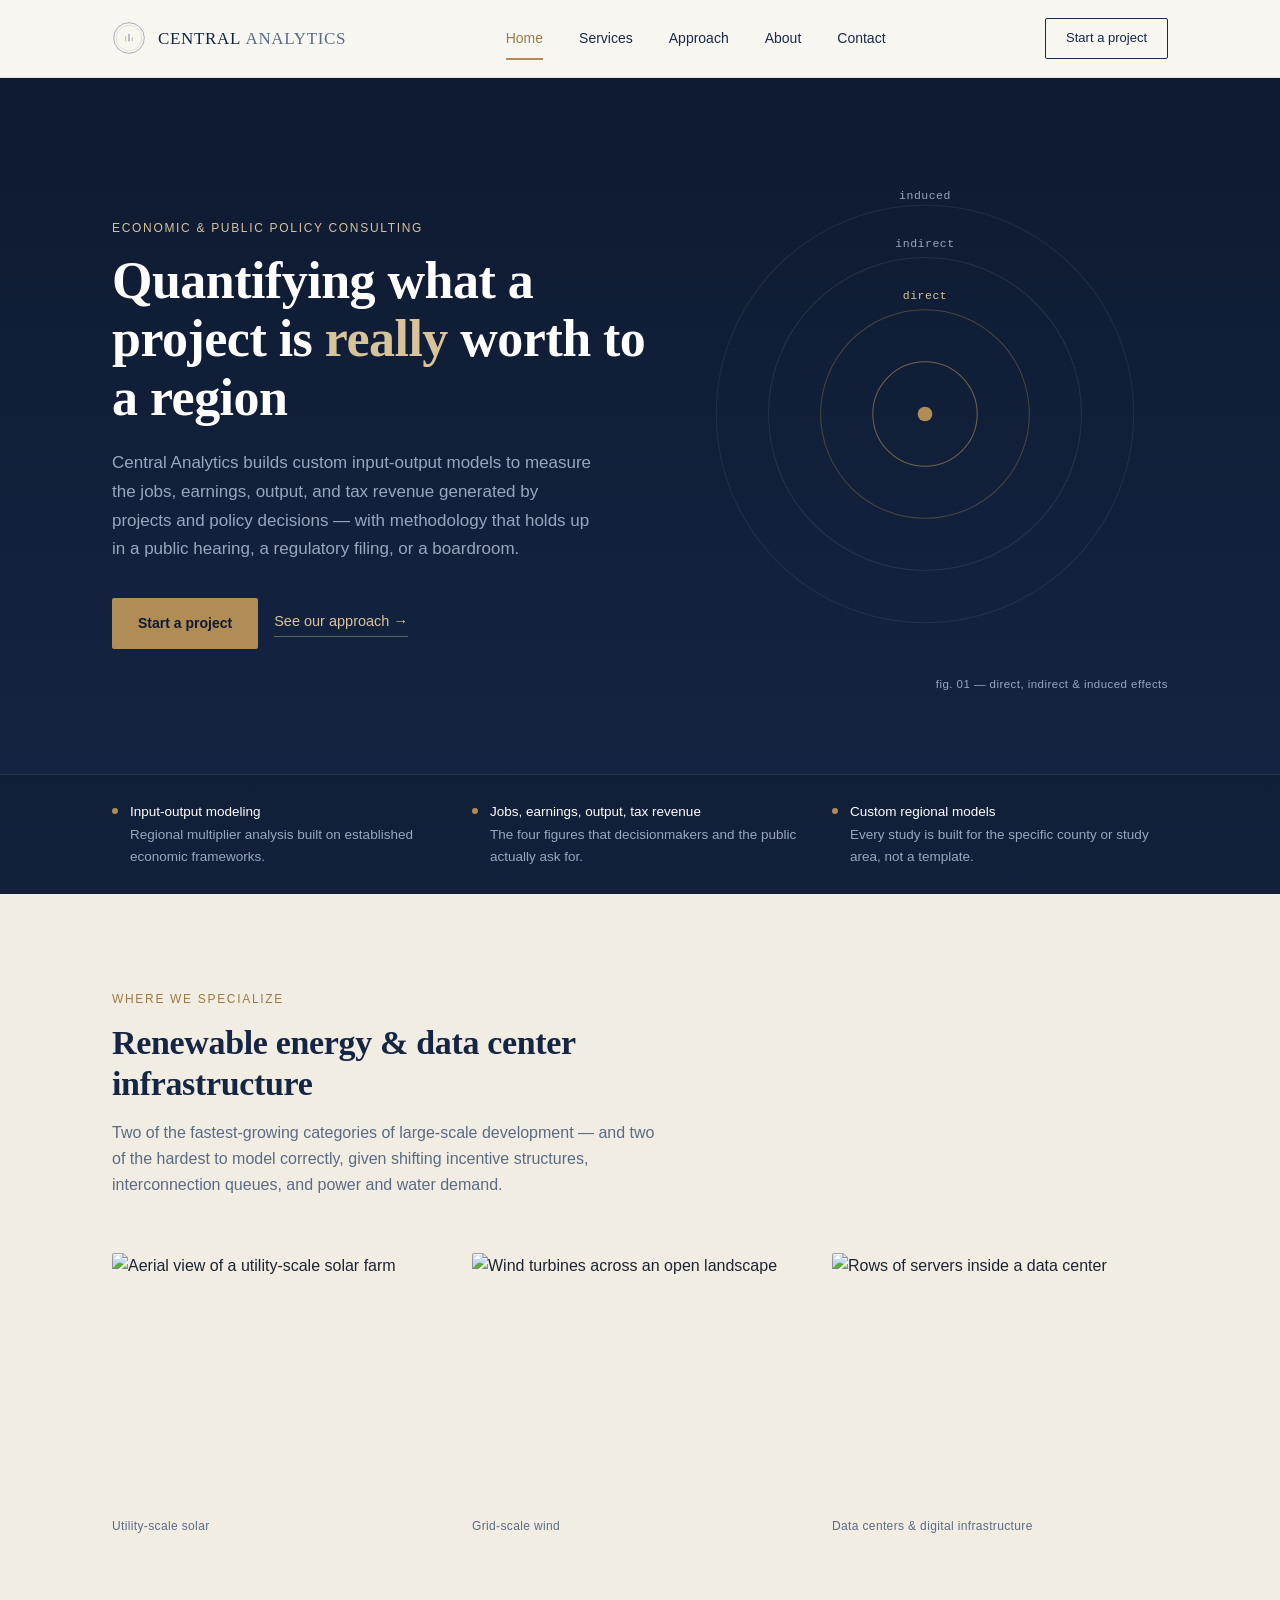
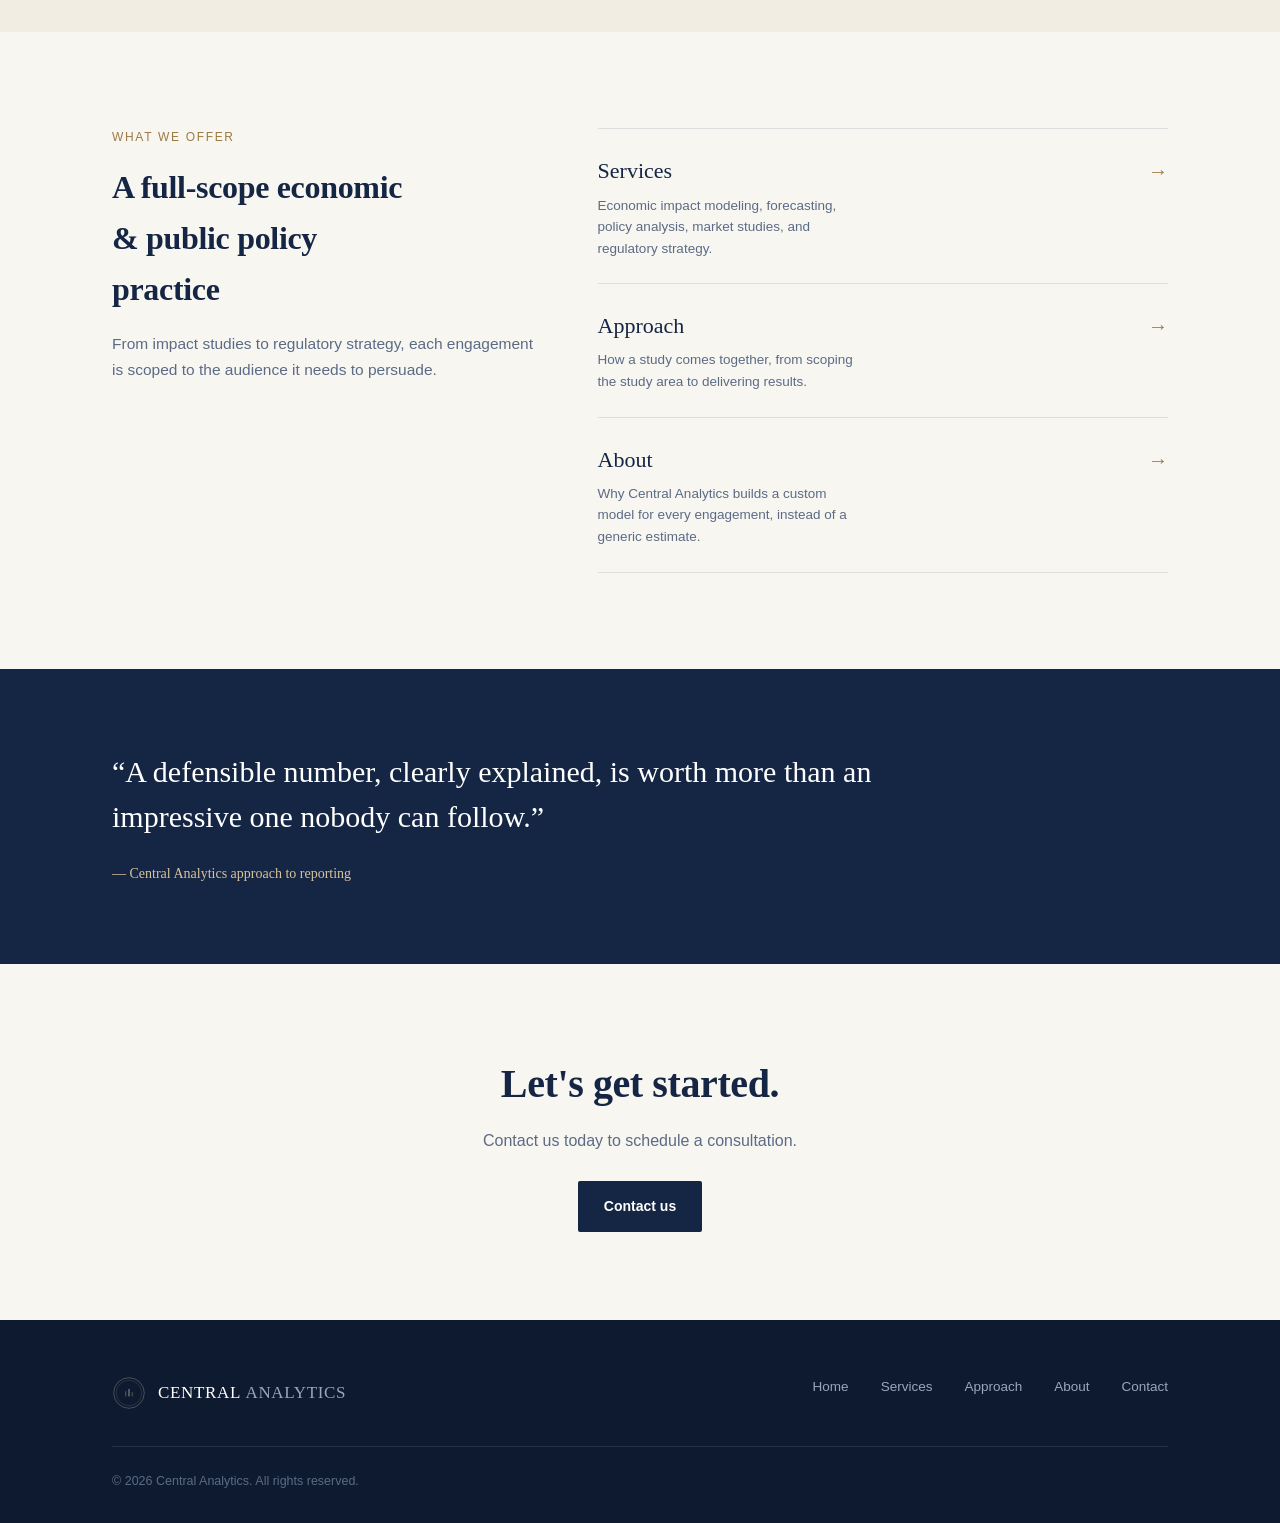
==== commit bc52e28c: "Add files via upload" ====
--- a/index.html
+++ b/index.html
@@ -21,6 +21,7 @@
       <span class="brand-word">CENTRAL <span class="thin">ANALYTICS</span></span>
     </a>
     <div class="navlinks">
+      <a href="index.html" class="active">Home</a>
       <a href="services.html">Services</a>
       <a href="approach.html">Approach</a>
       <a href="about.html">About</a>
@@ -161,6 +162,7 @@
         <span class="brand-word">CENTRAL <span class="thin">ANALYTICS</span></span>
       </div>
       <div class="footer-links">
+        <a href="index.html">Home</a>
         <a href="services.html">Services</a>
         <a href="approach.html">Approach</a>
         <a href="about.html">About</a>
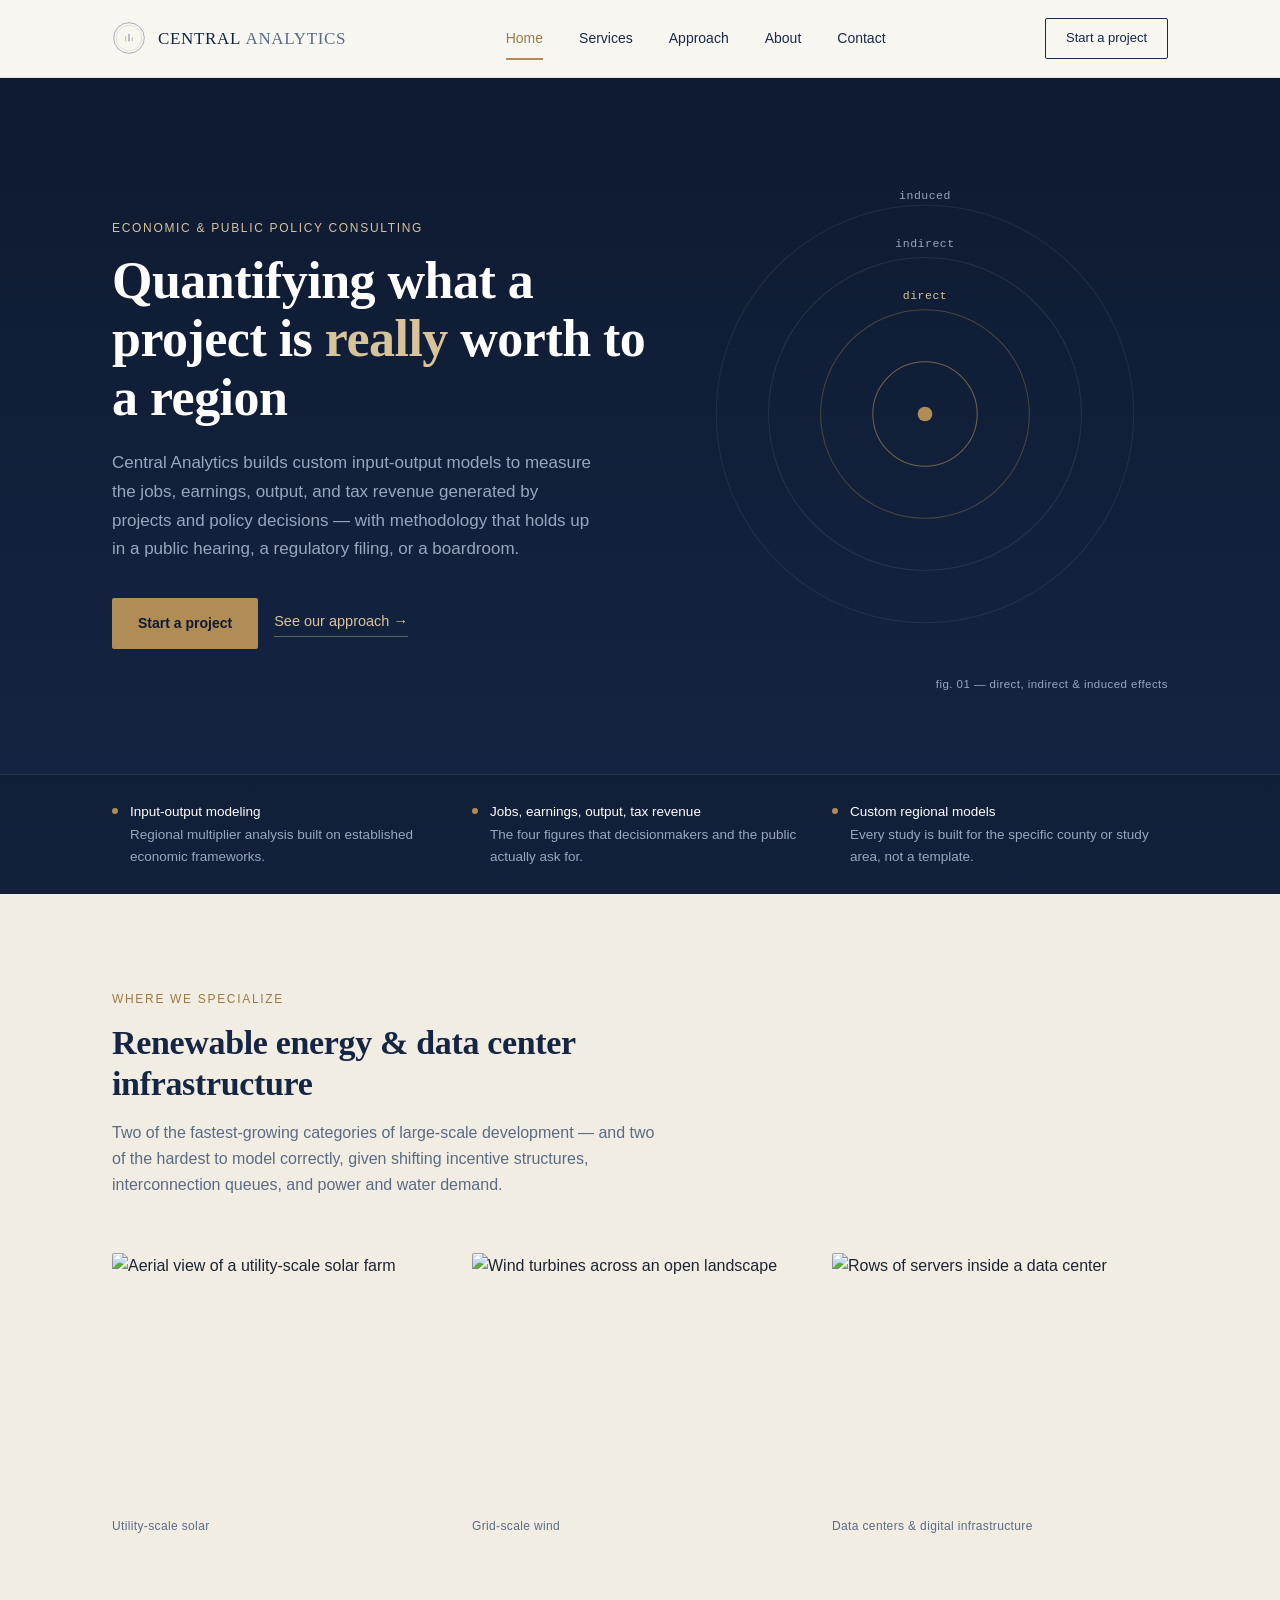
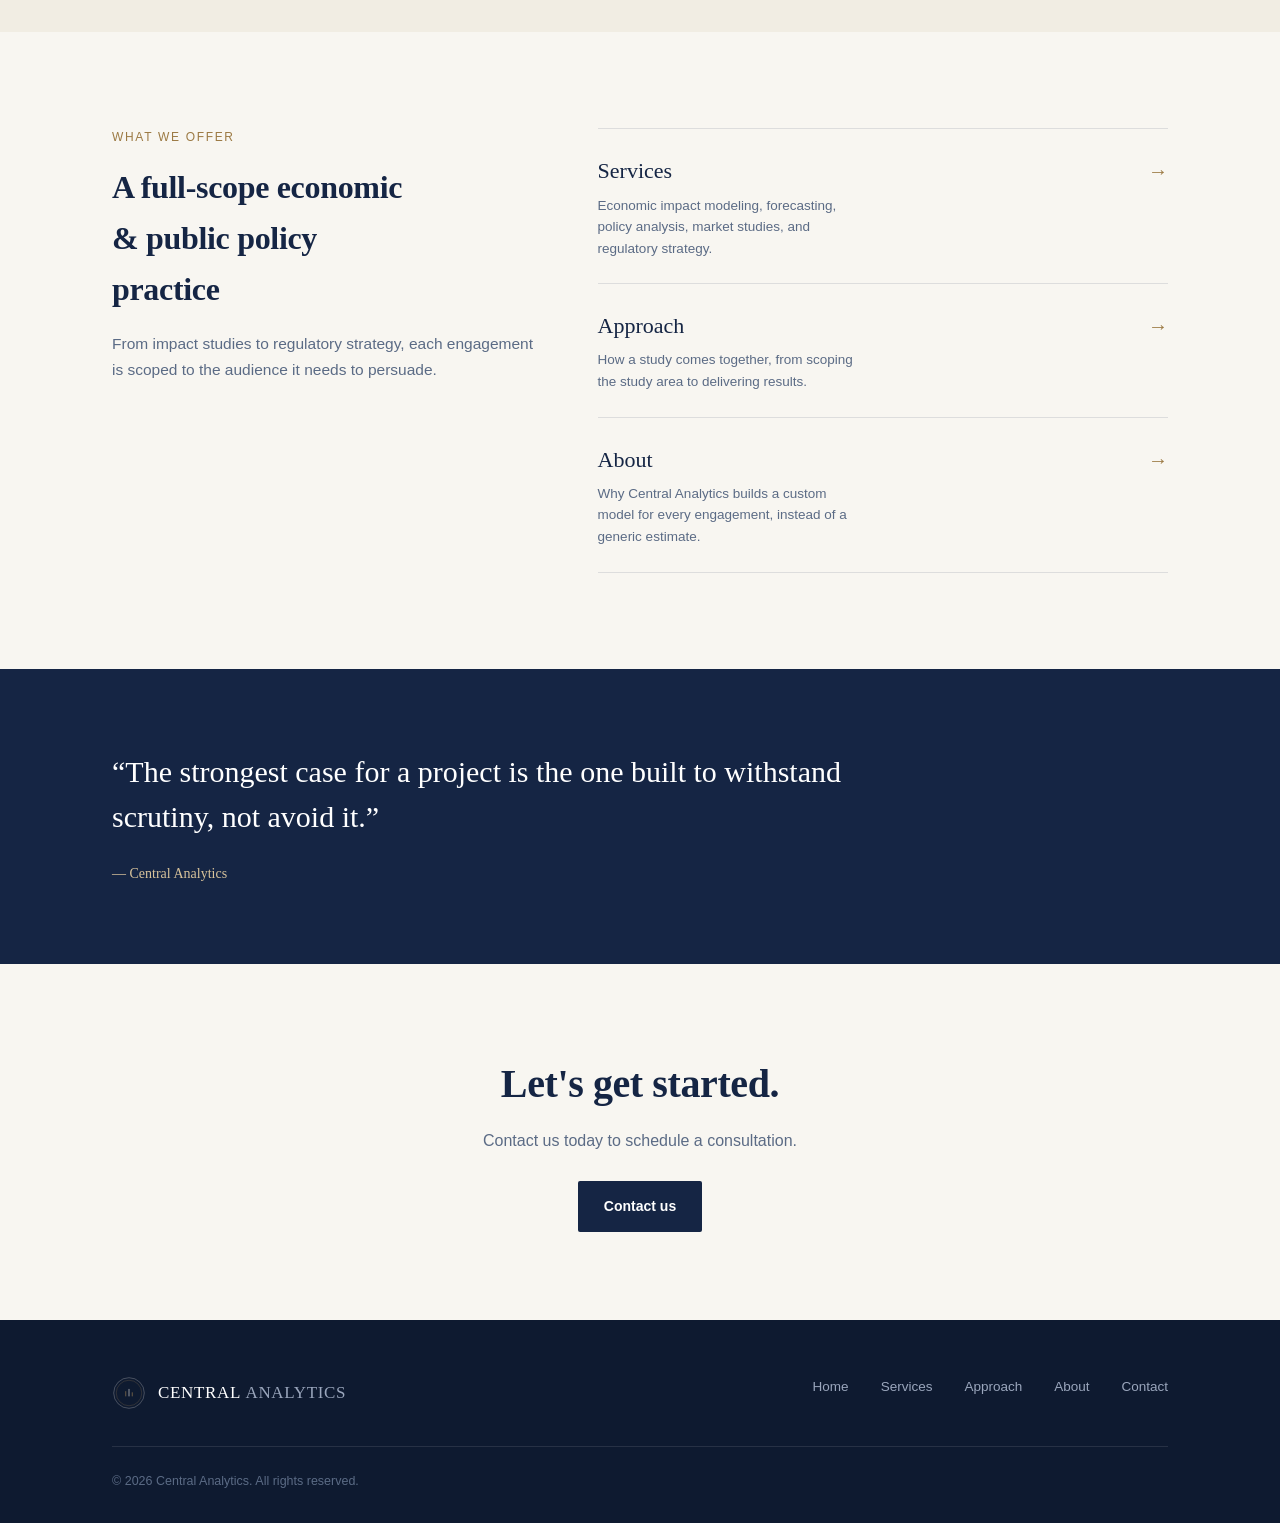
==== commit 898089b6: "Add files via upload" ====
--- a/index.html
+++ b/index.html
@@ -133,8 +133,8 @@
   <section class="quote-strip" style="padding:80px 0;">
     <div class="wrap">
       <blockquote class="reveal">
-        &ldquo;A defensible number, clearly explained, is worth more than an impressive one nobody can follow.&rdquo;
-        <cite>&mdash; Central Analytics approach to reporting</cite>
+        &ldquo;The strongest case for a project is the one built to withstand scrutiny, not avoid it.&rdquo;
+        <cite>&mdash; Central Analytics</cite>
       </blockquote>
     </div>
   </section>
